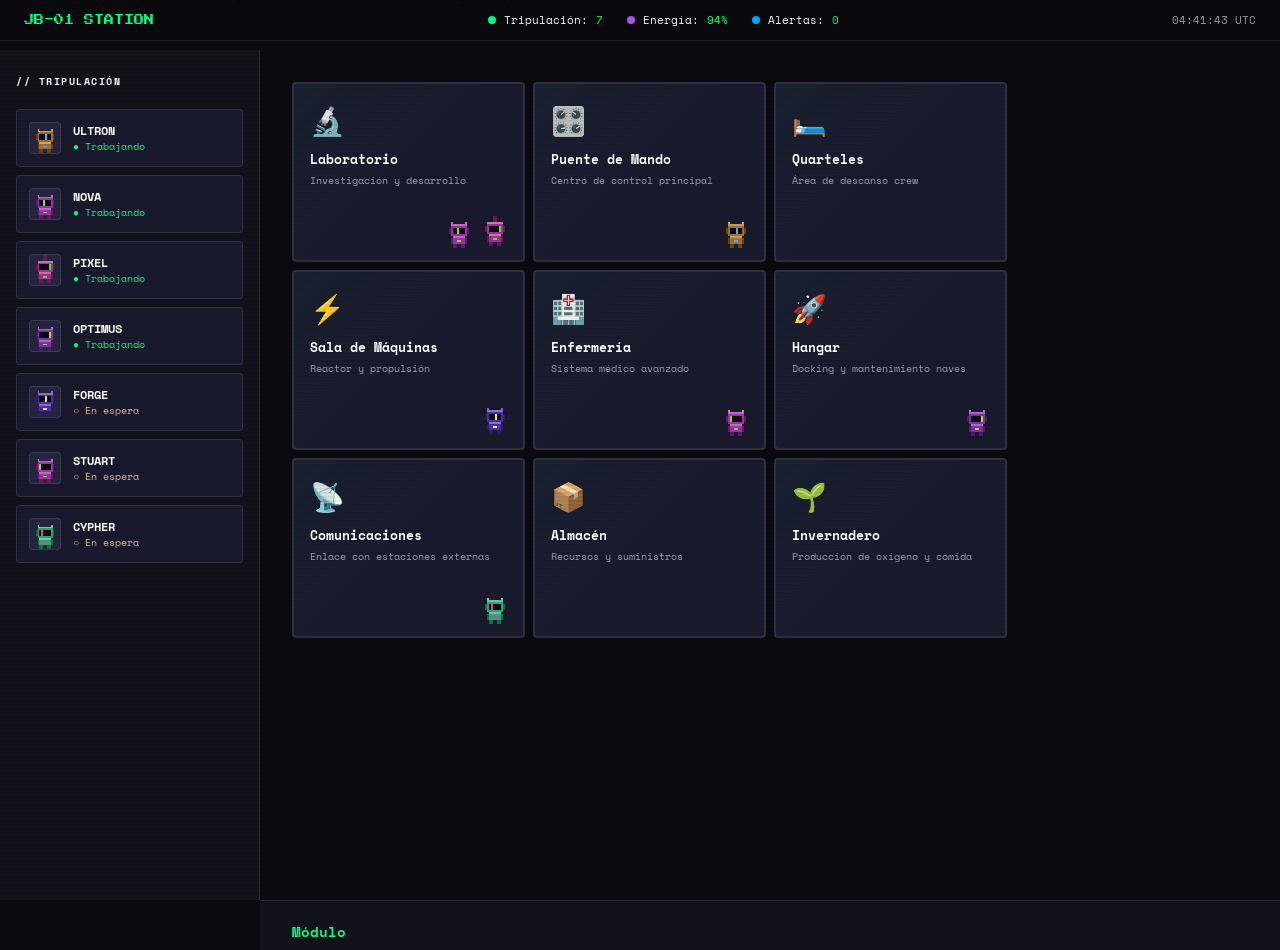
==== ecosistema.html @ 383dc5bd "Portfolio de automatización: tres casos con números, no una plantilla Para presentarse en Malt, Upwo" ====
<!DOCTYPE html>
<html lang="es">
<head>
    <meta charset="UTF-8">
    <meta name="viewport" content="width=device-width, initial-scale=1.0">
    <title>ECOSISTEMA // Estación JB-01</title>
    <link href="https://fonts.googleapis.com/css2?family=Press+Start+2P&family=Space+Mono:wght@400;700&display=swap" rel="stylesheet">
    <style>
        :root {
            --void: #0a0a0f;
            --deep: #12121a;
            --surface: #1a1a2e;
            --surface-light: #252540;
            --neon-green: #00ff88;
            --neon-green-glow: rgba(0,255,136,0.3);
            --neon-purple: #a855f7;
            --neon-purple-glow: rgba(168,85,247,0.3);
            --neon-blue: #00aaff;
            --neon-red: #ff4444;
            --warm: #F0B889;
            --ink: #ffffff;
            --ink-muted: rgba(255,255,255,0.6);
            --line: rgba(255,255,255,0.1);
        }

        * { margin: 0; padding: 0; box-sizing: border-box; }

        body {
            font-family: 'Space Mono', monospace;
            background: var(--void);
            color: var(--ink);
            min-height: 100vh;
            overflow-x: hidden;
        }

        /* Scanlines */
        body::after {
            content: '';
            position: fixed;
            top: 0; left: 0; right: 0; bottom: 0;
            background: repeating-linear-gradient(0deg, transparent, transparent 2px, rgba(0,0,0,0.05) 2px, rgba(0,0,0,0.05) 4px);
            pointer-events: none;
            z-index: 9999;
        }

        /* HUD Top */
        .hud-top {
            position: fixed;
            top: 0; left: 0; right: 0;
            z-index: 100;
            padding: 12px 24px;
            background: rgba(10,10,15,0.9);
            backdrop-filter: blur(10px);
            border-bottom: 1px solid var(--line);
            display: flex;
            justify-content: space-between;
            align-items: center;
        }

        .hud-top .logo {
            font-family: 'Press Start 2P', cursive;
            font-size: 10px;
            color: var(--neon-green);
        }

        .hud-top .stats {
            display: flex;
            gap: 24px;
        }

        .stat {
            display: flex;
            align-items: center;
            gap: 8px;
            font-size: 11px;
        }

        .stat .icon {
            width: 8px; height: 8px;
            border-radius: 50%;
            animation: pulse 2s infinite;
        }

        .stat .icon.green { background: var(--neon-green); }
        .stat .icon.purple { background: var(--neon-purple); }
        .stat .icon.blue { background: var(--neon-blue); }

        .stat .value { color: var(--neon-green); }

        .hud-top .time {
            font-size: 11px;
            color: var(--ink-muted);
        }

        /* Main layout */
        .station-container {
            display: flex;
            margin-top: 50px;
            min-height: calc(100vh - 50px);
        }

        /* Sidebar - Crew */
        .sidebar {
            width: 260px;
            background: var(--deep);
            border-right: 1px solid var(--line);
            padding: 24px 16px;
            overflow-y: auto;
        }

        .sidebar h3 {
            font-size: 10px;
            text-transform: uppercase;
            letter-spacing: 0.15em;
            color: var(--ink-subtle);
            margin-bottom: 20px;
        }

        .crew-member {
            display: flex;
            align-items: center;
            gap: 12px;
            padding: 12px;
            border-radius: 4px;
            margin-bottom: 8px;
            background: var(--surface);
            border: 1px solid var(--line);
            transition: all 0.3s;
            cursor: pointer;
        }

        .crew-member:hover {
            border-color: var(--neon-green);
            transform: translateX(4px);
        }

        .crew-member .avatar {
            width: 32px; height: 32px;
            border-radius: 4px;
            background: var(--surface-light);
            border: 1px solid var(--line);
            /* Sin esto el navegador suaviza al escalar y el píxel se
               convierte en una mancha. Es la línea que hace que se vea
               pixelado de verdad. */
            image-rendering: pixelated;
        }

        .crew-member .info { flex: 1; }

        .crew-member .name {
            font-size: 12px;
            font-weight: 700;
        }

        .crew-member .status {
            font-size: 10px;
            color: var(--ink-muted);
        }

        .crew-member .status.working { color: var(--neon-green); }
        .crew-member .status.idle { color: var(--warm); }

        /* Station Map */
        .station-map {
            flex: 1;
            padding: 32px;
            overflow: auto;
        }

        .map-grid {
            display: grid;
            grid-template-columns: repeat(4, 1fr);
            grid-template-rows: repeat(3, 180px);
            gap: 8px;
            min-width: 800px;
        }

        .room {
            background: var(--surface);
            border: 2px solid var(--line);
            border-radius: 4px;
            padding: 16px;
            position: relative;
            cursor: pointer;
            transition: all 0.3s;
            overflow: hidden;
        }

        .room::before {
            content: '';
            position: absolute;
            top: 0; left: 0; right: 0; bottom: 0;
            background: linear-gradient(135deg, rgba(0,255,136,0.03) 0%, transparent 50%);
            pointer-events: none;
        }

        .room:hover {
            border-color: var(--neon-green);
            transform: scale(1.02);
            box-shadow: 0 0 30px var(--neon-green-glow);
        }

        .room.active {
            border-color: var(--neon-green);
            background: var(--surface-light);
        }

        .room .room-icon {
            font-size: 28px;
            margin-bottom: 8px;
        }

        .room .room-name {
            font-size: 13px;
            font-weight: 700;
            margin-bottom: 4px;
        }

        .room .room-desc {
            font-size: 10px;
            color: var(--ink-muted);
        }

        .room .room-agents {
            position: absolute;
            bottom: 12px;
            right: 12px;
            display: flex;
            gap: 4px;
        }

        .room .agent-dot {
            width: 8px; height: 8px;
            border-radius: 50%;
            background: var(--neon-green);
            animation: pulse 2s infinite;
        }

        .room .agent-dot.idle { background: var(--warm); }

        /* Corridor connections */
        .corridor {
            background: transparent;
            border: 1px dashed var(--line);
        }

        /* Detail panel */
        .detail-panel {
            position: fixed;
            bottom: 0; left: 260px; right: 0;
            background: var(--deep);
            border-top: 1px solid var(--line);
            padding: 20px 32px;
            transform: translateY(100%);
            transition: transform 0.4s;
            z-index: 50;
        }

        .detail-panel.open { transform: translateY(0); }

        .detail-panel h4 {
            font-size: 14px;
            margin-bottom: 8px;
            color: var(--neon-green);
        }

        .detail-panel p {
            font-size: 12px;
            color: var(--ink-muted);
        }

        /* Alerts */
        .alerts {
            position: fixed;
            top: 60px;
            right: 20px;
            z-index: 90;
            display: flex;
            flex-direction: column;
            gap: 8px;
        }

        .alert {
            padding: 10px 16px;
            background: var(--surface);
            border: 1px solid var(--neon-green);
            border-radius: 4px;
            font-size: 11px;
            animation: slideIn 0.5s, fadeOut 0.5s 3s forwards;
            max-width: 280px;
        }

        .alert.warning { border-color: var(--warm); }

        /* Particles */
        .particles {
            position: fixed;
            top: 0; left: 0; right: 0; bottom: 0;
            pointer-events: none;
            z-index: 0;
            overflow: hidden;
        }

        .particle {
            position: absolute;
            width: 2px; height: 2px;
            background: var(--neon-green);
            border-radius: 50%;
            opacity: 0.4;
            animation: float linear infinite;
        }

        /* Animations */
        @keyframes pulse {
            0%, 100% { opacity: 1; }
            50% { opacity: 0.4; }
        }

        @keyframes float {
            0% { transform: translateY(100vh) translateX(0); opacity: 0; }
            10% { opacity: 0.4; }
            90% { opacity: 0.4; }
            100% { transform: translateY(-100px) translateX(50px); opacity: 0; }
        }

        @keyframes slideIn {
            from { transform: translateX(100px); opacity: 0; }
            to { transform: translateX(0); opacity: 1; }
        }

        @keyframes fadeOut {
            to { opacity: 0; transform: translateX(50px); }
        }

        @keyframes walk {
            0%, 100% { transform: translateX(0); }
            50% { transform: translateX(10px); }
        }

        /* Responsive */
        @media (max-width: 1024px) {
            .sidebar { width: 200px; }
            .detail-panel { left: 200px; }
            .map-grid { grid-template-columns: repeat(3, 1fr); }
        }

        @media (max-width: 768px) {
            .sidebar { display: none; }
            .detail-panel { left: 0; }
            .map-grid { grid-template-columns: repeat(2, 1fr); min-width: auto; }
            .hud-top .stats { display: none; }
        }
    </style>
</head>
<body>
    <!-- Particles -->
    <div class="particles" id="particles"></div>

    <!-- HUD Top -->
    <div class="hud-top">
        <div class="logo">JB-01 STATION</div>
        <div class="stats">
            <div class="stat">
                <span class="icon green"></span>
                <span>Tripulación:</span>
                <span class="value" id="crew-count">7</span>
            </div>
            <div class="stat">
                <span class="icon purple"></span>
                <span>Energía:</span>
                <span class="value" id="energy">94%</span>
            </div>
            <div class="stat">
                <span class="icon blue"></span>
                <span>Alertas:</span>
                <span class="value" id="alerts-count">0</span>
            </div>
        </div>
        <div class="time" id="station-time">--:--:--</div>
    </div>

    <!-- Main -->
    <div class="station-container">
        <!-- Sidebar - Crew -->
        <aside class="sidebar">
            <h3>// TRIPULACIÓN</h3>
            <div id="crew-list"></div>
        </aside>

        <!-- Station Map -->
        <main class="station-map">
            <div class="map-grid" id="map-grid"></div>
        </main>
    </div>

    <!-- Detail Panel -->
    <div class="detail-panel" id="detail-panel">
        <h4 id="detail-title">Módulo</h4>
        <p id="detail-desc">Selecciona un módulo para ver detalles.</p>
    </div>

    <!-- Alerts -->
    <div class="alerts" id="alerts"></div>

    <script>
        // Station Data
        const rooms = [
            { id: 'bridge', name: 'Puente de Mando', icon: '🎛️', desc: 'Centro de control principal', row: 1, col: 2, agents: ['ULTRON'] },
            { id: 'lab', name: 'Laboratorio', icon: '🔬', desc: 'Investigación y desarrollo', row: 1, col: 1, agents: ['NOVA', 'PIXEL'] },
            { id: 'engine', name: 'Sala de Máquinas', icon: '⚡', desc: 'Reactor y propulsión', row: 2, col: 1, agents: ['FORGE'] },
            { id: 'medbay', name: 'Enfermería', icon: '🏥', desc: 'Sistema médico avanzado', row: 2, col: 2, agents: ['STUART'] },
            { id: 'comms', name: 'Comunicaciones', icon: '📡', desc: 'Enlace con estaciones externas', row: 3, col: 1, agents: ['CYPHER'] },
            { id: 'storage', name: 'Almacén', icon: '📦', desc: 'Recursos y suministros', row: 3, col: 2, agents: [] },
            { id: 'quarters', name: 'Quarteles', icon: '🛏️', desc: 'Área de descanso crew', row: 1, col: 3, agents: [] },
            { id: 'hangar', name: 'Hangar', icon: '🚀', desc: 'Docking y mantenimiento naves', row: 2, col: 3, agents: ['OPTIMUS'] },
            { id: 'garden', name: 'Invernadero', icon: '🌱', desc: 'Producción de oxígeno y comida', row: 3, col: 3, agents: [] },
        ];

        const crew = [
            { name: 'ULTRON', role: 'Comandante', status: 'working', room: 'bridge', avatar: '🤖' },
            { name: 'NOVA', role: 'Científica', status: 'working', room: 'lab', avatar: '👩‍🔬' },
            { name: 'PIXEL', role: 'Ingeniera', status: 'working', room: 'lab', avatar: '👨‍💻' },
            { name: 'OPTIMUS', role: 'Piloto', status: 'working', room: 'hangar', avatar: '🧑‍🚀' },
            { name: 'FORGE', role: 'Mecánico', status: 'idle', room: 'engine', avatar: '🔧' },
            { name: 'STUART', role: 'Médico', status: 'idle', room: 'medbay', avatar: '👨‍⚕️' },
            { name: 'CYPHER', role: 'Comunicaciones', status: 'idle', room: 'comms', avatar: '📻' },
        ];

        /* ─── Avatares de píxeles, dibujados aquí mismo ────────────────────
         *
         * Cada tripulante se dibuja en una rejilla de 16x16 a partir de SU
         * NOMBRE: el mismo nombre da siempre el mismo personaje, y nombres
         * distintos dan cascos, visores y colores distintos. No hay ni un
         * fichero de imagen, ni un sprite descargado, ni una llamada a un
         * generador de terceros. El pie de tu web promete «sin plantilla y
         * sin nada de terceros»; esto lo cumple.
         *
         * Lo que lo hace hipnótico no es el dibujo, es el DESFASE: cada uno
         * respira, parpadea y escanea a su ritmo, arrancando en un punto
         * distinto del ciclo. Si van a la vez parece un cartel de neón; si
         * van desacompasados parece que están vivos.
         */
        function semilla(txt) {
            let h = 2166136261;
            for (let i = 0; i < txt.length; i++) {
                h ^= txt.charCodeAt(i);
                h = Math.imul(h, 16777619);
            }
            return h >>> 0;
        }

        function paleta(s) {
            // Tono del traje repartido por el círculo cromático, pero siempre
            // oscuro y saturado: sobre fondo negro, los pasteles desaparecen.
            const tono = s % 360;
            return {
                traje:  `hsl(${tono} 55% 42%)`,
                sombra: `hsl(${tono} 60% 26%)`,
                brillo: `hsl(${tono} 45% 62%)`,
                visor:  `hsl(${(tono + 165) % 360} 85% 58%)`,
            };
        }

        // t = fotograma global. activo = si el agente está trabajando.
        function pintar(ctx, s, t, activo) {
            const p = paleta(s);
            const P = 2;                       // cada píxel lógico son 2 reales
            const px = (x, y, w, h, c) => {
                ctx.fillStyle = c;
                ctx.fillRect(x * P, y * P, w * P, h * P);
            };
            ctx.clearRect(0, 0, 32, 32);

            // Respirar: 1 px arriba y abajo. Los que trabajan, más rápido.
            const ritmo = activo ? 14 : 26;
            const fase  = (t + (s % ritmo)) % ritmo;
            const dy    = fase < ritmo / 2 ? 0 : 1;

            // Antena: tres variantes según la semilla, para que no sean clones
            const antena = s % 3;
            if (antena === 0) px(7, 1 + dy, 2, 2, p.brillo);
            if (antena === 1) { px(4, 2 + dy, 1, 2, p.brillo); px(11, 2 + dy, 1, 2, p.brillo); }
            if (antena === 2) px(7, 0 + dy, 2, 3, p.sombra);

            px(4, 3 + dy, 8, 6, p.traje);      // casco
            px(4, 3 + dy, 8, 1, p.brillo);     // luz dura arriba, sin degradado
            px(3, 5 + dy, 1, 3, p.sombra);     // orejeras
            px(12, 5 + dy, 1, 3, p.sombra);

            // Visor. Al parpadear se apaga dos fotogramas: es lo que da la
            // sensación de que hay alguien dentro.
            const parpadeo = ((t + s) % 190) < 3;
            px(5, 5 + dy, 6, 3, parpadeo ? p.sombra : '#05070c');
            if (!parpadeo) {
                // Línea de barrido dentro del visor
                const bx = 5 + (Math.floor((t + s) / (activo ? 5 : 11)) % 6);
                px(bx, 5 + dy, 1, 3, p.visor);
            }

            px(5, 9 + dy, 6, 4, p.traje);      // torso
            px(4, 10 + dy, 1, 3, p.sombra);    // brazos
            px(11, 10 + dy, 1, 3, p.sombra);
            px(5, 9 + dy, 6, 1, p.brillo);     // filo del hombro
            px(7, 11 + dy, 2, 1, p.visor);     // distintivo del pecho
            // Las piernas van en la fila 13: con el balanceo la 14 se salía
            // del lienzo y quedaban cortadas por abajo.
            px(5, 13 + dy, 2, 2, p.sombra);
            px(9, 13 + dy, 2, 2, p.sombra);
        }

        const lienzos = [];
        let reloj = 0, animando = true;

        function latido() {
            if (!animando) return;
            reloj++;
            for (const l of lienzos) pintar(l.ctx, l.s, reloj, l.activo);
            // 12 fotogramas por segundo: el paso corto es parte del lenguaje
            // del píxel, y además no calienta el portátil.
            setTimeout(() => requestAnimationFrame(latido), 1000 / 12);
        }

        // Si la pestaña no se ve, no se pinta. Un fondo animado que sigue
        // corriendo escondido es batería tirada.
        document.addEventListener('visibilitychange', () => {
            animando = !document.hidden;
            if (animando) latido();
        });

        // Render rooms
        const mapGrid = document.getElementById('map-grid');
        rooms.forEach(room => {
            const roomEl = document.createElement('div');
            roomEl.className = 'room';
            roomEl.dataset.id = room.id;
            roomEl.style.gridRow = room.row;
            roomEl.style.gridColumn = room.col;
            roomEl.innerHTML = `
                <div class="room-icon">${room.icon}</div>
                <div class="room-name">${room.name}</div>
                <div class="room-desc">${room.desc}</div>
                <div class="room-agents">${room.agents.map(n =>
                    `<canvas class="agente" width="32" height="32" data-n="${n}"
                             role="img" aria-label="${n}"></canvas>`).join('')}</div>
            `;
            roomEl.addEventListener('click', () => showDetail(room));
            mapGrid.appendChild(roomEl);
            // Los mismos tripulantes, dentro de su sala. Un punto verde no
            // dice quién está ahí; el personaje sí, y además se mueve.
            roomEl.querySelectorAll('canvas.agente').forEach(cv => {
                const n = cv.dataset.n;
                const quien = crew.find(m => m.name === n);
                lienzos.push({
                    ctx: cv.getContext('2d'),
                    s: semilla(n),
                    activo: quien ? quien.status === 'working' : true,
                });
            });
        });

        // Render crew
        const crewList = document.getElementById('crew-list');
        crew.forEach(member => {
            const memberEl = document.createElement('div');
            memberEl.className = 'crew-member';
            memberEl.innerHTML = `
                <canvas class="avatar" width="32" height="32" role="img"
                        aria-label="Avatar de ${member.name}"></canvas>
                <div class="info">
                    <div class="name">${member.name}</div>
                    <div class="status ${member.status}">${member.status === 'working' ? '● Trabajando' : '○ En espera'}</div>
                </div>
            `;
            crewList.appendChild(memberEl);
            const cv = memberEl.querySelector('canvas.avatar');
            lienzos.push({
                ctx: cv.getContext('2d'),
                s: semilla(member.name),
                activo: member.status === 'working',
            });
        });
        latido();

        // Show room detail
        function showDetail(room) {
            document.querySelectorAll('.room').forEach(r => r.classList.remove('active'));
            document.querySelector(`[data-id="${room.id}"]`).classList.add('active');
            document.getElementById('detail-title').textContent = `${room.icon} ${room.name}`;
            document.getElementById('detail-desc').textContent = room.desc + ` — Agentes: ${room.agents.length > 0 ? room.agents.join(', ') : 'Sin asignar'}`;
            document.getElementById('detail-panel').classList.add('open');
        }

        // Station clock
        function updateClock() {
            const now = new Date();
            document.getElementById('station-time').textContent =
                now.toTimeString().split(' ')[0] + ' UTC';
        }
        setInterval(updateClock, 1000);
        updateClock();

        // Particles
        const particlesContainer = document.getElementById('particles');
        for (let i = 0; i < 40; i++) {
            const particle = document.createElement('div');
            particle.className = 'particle';
            particle.style.left = Math.random() * 100 + '%';
            particle.style.animationDuration = (8 + Math.random() * 12) + 's';
            particle.style.animationDelay = Math.random() * 10 + 's';
            particle.style.width = (1 + Math.random() * 2) + 'px';
            particle.style.height = particle.style.width;
            particlesContainer.appendChild(particle);
        }

        // Random alerts
        const alertMessages = [
            'Sistema nominal',
            'Escaneo completado',
            'Recursos estables',
            'Sin incidencias',
            'Comunicación estable',
            'Reactor al 94%',
        ];

        function showAlert() {
            const alertsContainer = document.getElementById('alerts');
            const alert = document.createElement('div');
            alert.className = 'alert';
            alert.textContent = alertMessages[Math.floor(Math.random() * alertMessages.length)];
            alertsContainer.appendChild(alert);
            setTimeout(() => alert.remove(), 4000);
        }

        setInterval(showAlert, 5000 + Math.random() * 5000);
        setTimeout(showAlert, 2000);

        // Agent movement simulation
        function moveAgent() {
            const members = document.querySelectorAll('.crew-member');
            const randomMember = members[Math.floor(Math.random() * members.length)];
            randomMember.style.transform = 'translateX(8px)';
            setTimeout(() => randomMember.style.transform = '', 500);
        }

        setInterval(moveAgent, 3000);

        // Energy fluctuation
        function fluctuateEnergy() {
            const energy = document.getElementById('energy');
            const value = 90 + Math.floor(Math.random() * 8);
            energy.textContent = value + '%';
        }
        setInterval(fluctuateEnergy, 4000);

        console.log('%c JB-01 STATION ONLINE ', 'background: #00ff88; color: #000; padding: 4px 8px; font-weight: bold;');
        console.log('%c Ecosistema inicializado correctamente ', 'color: #00ff88;');
    </script>
</body>
</html>
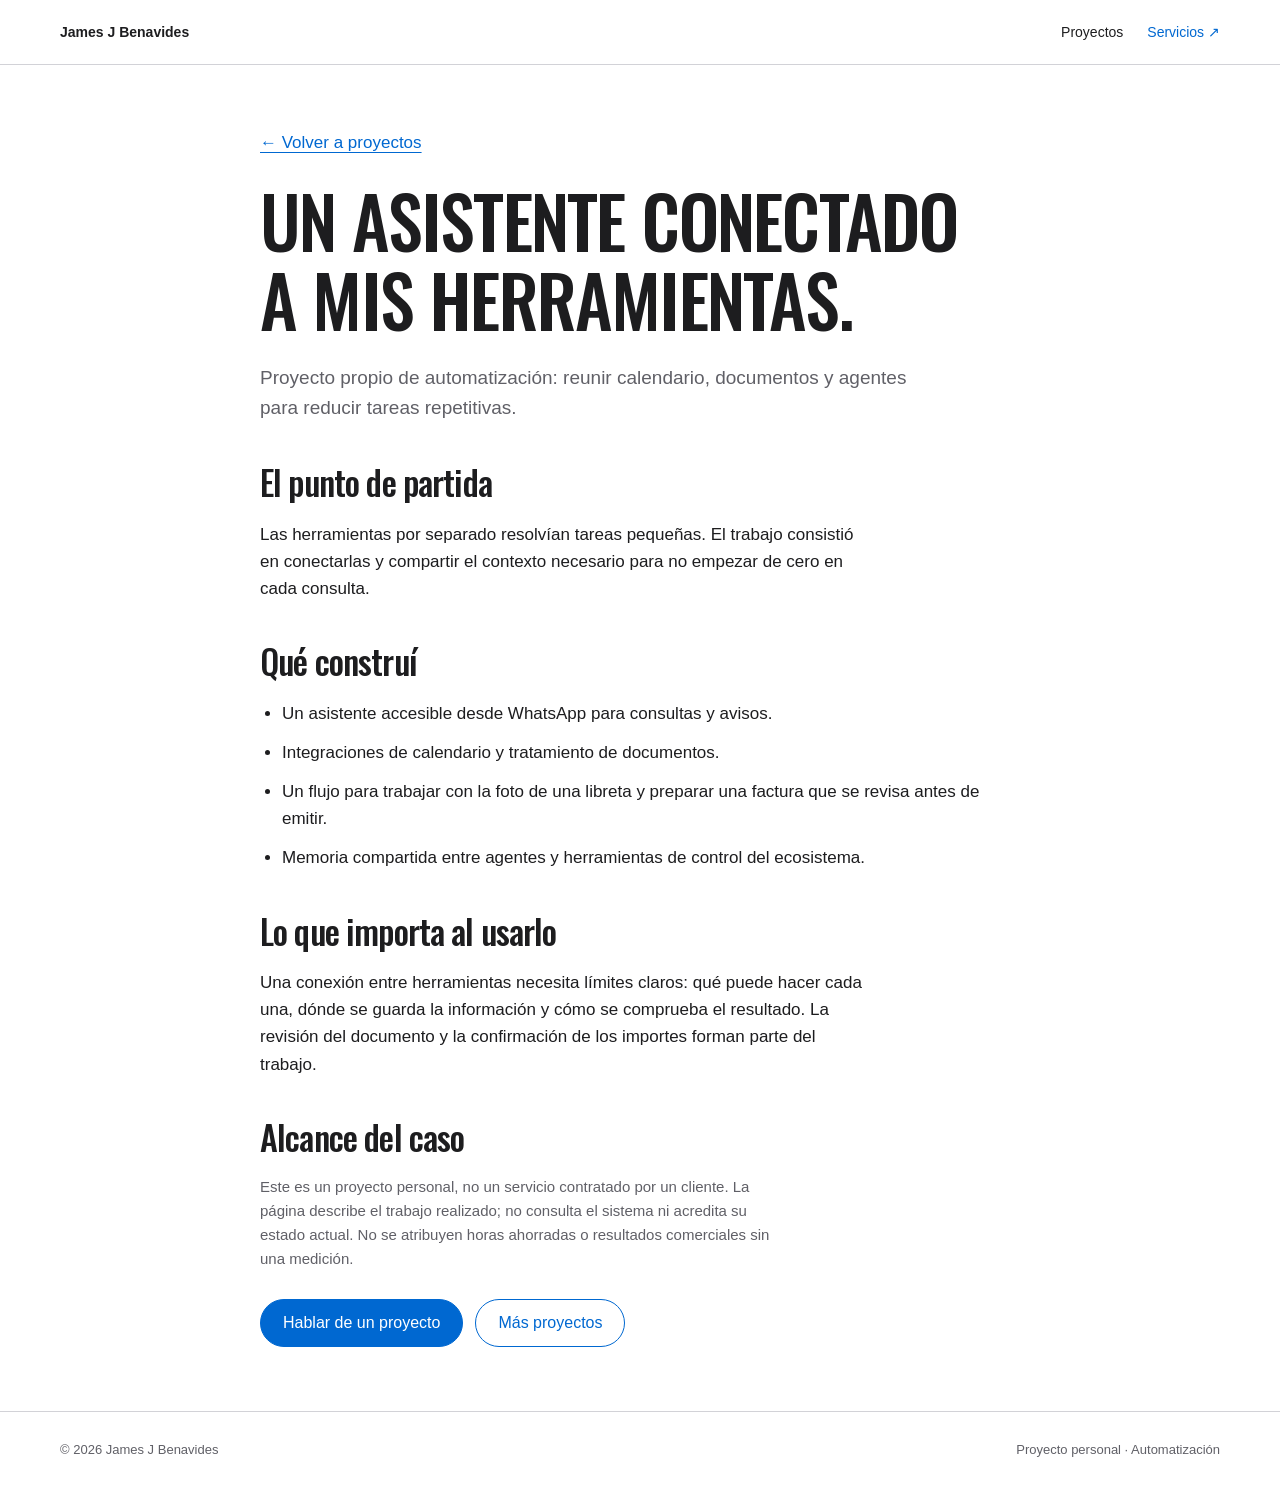
==== commit e7dfc3f6: "Reforma: lámina Figura cobalto (IA dirigida por James), base blanca y casos con sus cifras Estructur" ====
--- a/ecosistema.html
+++ b/ecosistema.html
@@ -1,659 +1,12 @@
-<!DOCTYPE html>
+<!doctype html>
 <html lang="es">
-<head>
-    <meta charset="UTF-8">
-    <meta name="viewport" content="width=device-width, initial-scale=1.0">
-    <title>ECOSISTEMA // Estación JB-01</title>
-    <link href="https://fonts.googleapis.com/css2?family=Press+Start+2P&family=Space+Mono:wght@400;700&display=swap" rel="stylesheet">
-    <style>
-        :root {
-            --void: #0a0a0f;
-            --deep: #12121a;
-            --surface: #1a1a2e;
-            --surface-light: #252540;
-            --neon-green: #00ff88;
-            --neon-green-glow: rgba(0,255,136,0.3);
-            --neon-purple: #a855f7;
-            --neon-purple-glow: rgba(168,85,247,0.3);
-            --neon-blue: #00aaff;
-            --neon-red: #ff4444;
-            --warm: #F0B889;
-            --ink: #ffffff;
-            --ink-muted: rgba(255,255,255,0.6);
-            --line: rgba(255,255,255,0.1);
-        }
-
-        * { margin: 0; padding: 0; box-sizing: border-box; }
-
-        body {
-            font-family: 'Space Mono', monospace;
-            background: var(--void);
-            color: var(--ink);
-            min-height: 100vh;
-            overflow-x: hidden;
-        }
-
-        /* Scanlines */
-        body::after {
-            content: '';
-            position: fixed;
-            top: 0; left: 0; right: 0; bottom: 0;
-            background: repeating-linear-gradient(0deg, transparent, transparent 2px, rgba(0,0,0,0.05) 2px, rgba(0,0,0,0.05) 4px);
-            pointer-events: none;
-            z-index: 9999;
-        }
-
-        /* HUD Top */
-        .hud-top {
-            position: fixed;
-            top: 0; left: 0; right: 0;
-            z-index: 100;
-            padding: 12px 24px;
-            background: rgba(10,10,15,0.9);
-            backdrop-filter: blur(10px);
-            border-bottom: 1px solid var(--line);
-            display: flex;
-            justify-content: space-between;
-            align-items: center;
-        }
-
-        .hud-top .logo {
-            font-family: 'Press Start 2P', cursive;
-            font-size: 10px;
-            color: var(--neon-green);
-        }
-
-        .hud-top .stats {
-            display: flex;
-            gap: 24px;
-        }
-
-        .stat {
-            display: flex;
-            align-items: center;
-            gap: 8px;
-            font-size: 11px;
-        }
-
-        .stat .icon {
-            width: 8px; height: 8px;
-            border-radius: 50%;
-            animation: pulse 2s infinite;
-        }
-
-        .stat .icon.green { background: var(--neon-green); }
-        .stat .icon.purple { background: var(--neon-purple); }
-        .stat .icon.blue { background: var(--neon-blue); }
-
-        .stat .value { color: var(--neon-green); }
-
-        .hud-top .time {
-            font-size: 11px;
-            color: var(--ink-muted);
-        }
-
-        /* Main layout */
-        .station-container {
-            display: flex;
-            margin-top: 50px;
-            min-height: calc(100vh - 50px);
-        }
-
-        /* Sidebar - Crew */
-        .sidebar {
-            width: 260px;
-            background: var(--deep);
-            border-right: 1px solid var(--line);
-            padding: 24px 16px;
-            overflow-y: auto;
-        }
-
-        .sidebar h3 {
-            font-size: 10px;
-            text-transform: uppercase;
-            letter-spacing: 0.15em;
-            color: var(--ink-subtle);
-            margin-bottom: 20px;
-        }
-
-        .crew-member {
-            display: flex;
-            align-items: center;
-            gap: 12px;
-            padding: 12px;
-            border-radius: 4px;
-            margin-bottom: 8px;
-            background: var(--surface);
-            border: 1px solid var(--line);
-            transition: all 0.3s;
-            cursor: pointer;
-        }
-
-        .crew-member:hover {
-            border-color: var(--neon-green);
-            transform: translateX(4px);
-        }
-
-        .crew-member .avatar {
-            width: 32px; height: 32px;
-            border-radius: 4px;
-            background: var(--surface-light);
-            border: 1px solid var(--line);
-            /* Sin esto el navegador suaviza al escalar y el píxel se
-               convierte en una mancha. Es la línea que hace que se vea
-               pixelado de verdad. */
-            image-rendering: pixelated;
-        }
-
-        .crew-member .info { flex: 1; }
-
-        .crew-member .name {
-            font-size: 12px;
-            font-weight: 700;
-        }
-
-        .crew-member .status {
-            font-size: 10px;
-            color: var(--ink-muted);
-        }
-
-        .crew-member .status.working { color: var(--neon-green); }
-        .crew-member .status.idle { color: var(--warm); }
-
-        /* Station Map */
-        .station-map {
-            flex: 1;
-            padding: 32px;
-            overflow: auto;
-        }
-
-        .map-grid {
-            display: grid;
-            grid-template-columns: repeat(4, 1fr);
-            grid-template-rows: repeat(3, 180px);
-            gap: 8px;
-            min-width: 800px;
-        }
-
-        .room {
-            background: var(--surface);
-            border: 2px solid var(--line);
-            border-radius: 4px;
-            padding: 16px;
-            position: relative;
-            cursor: pointer;
-            transition: all 0.3s;
-            overflow: hidden;
-        }
-
-        .room::before {
-            content: '';
-            position: absolute;
-            top: 0; left: 0; right: 0; bottom: 0;
-            background: linear-gradient(135deg, rgba(0,255,136,0.03) 0%, transparent 50%);
-            pointer-events: none;
-        }
-
-        .room:hover {
-            border-color: var(--neon-green);
-            transform: scale(1.02);
-            box-shadow: 0 0 30px var(--neon-green-glow);
-        }
-
-        .room.active {
-            border-color: var(--neon-green);
-            background: var(--surface-light);
-        }
-
-        .room .room-icon {
-            font-size: 28px;
-            margin-bottom: 8px;
-        }
-
-        .room .room-name {
-            font-size: 13px;
-            font-weight: 700;
-            margin-bottom: 4px;
-        }
-
-        .room .room-desc {
-            font-size: 10px;
-            color: var(--ink-muted);
-        }
-
-        .room .room-agents {
-            position: absolute;
-            bottom: 12px;
-            right: 12px;
-            display: flex;
-            gap: 4px;
-        }
-
-        .room .agent-dot {
-            width: 8px; height: 8px;
-            border-radius: 50%;
-            background: var(--neon-green);
-            animation: pulse 2s infinite;
-        }
-
-        .room .agent-dot.idle { background: var(--warm); }
-
-        /* Corridor connections */
-        .corridor {
-            background: transparent;
-            border: 1px dashed var(--line);
-        }
-
-        /* Detail panel */
-        .detail-panel {
-            position: fixed;
-            bottom: 0; left: 260px; right: 0;
-            background: var(--deep);
-            border-top: 1px solid var(--line);
-            padding: 20px 32px;
-            transform: translateY(100%);
-            transition: transform 0.4s;
-            z-index: 50;
-        }
-
-        .detail-panel.open { transform: translateY(0); }
-
-        .detail-panel h4 {
-            font-size: 14px;
-            margin-bottom: 8px;
-            color: var(--neon-green);
-        }
-
-        .detail-panel p {
-            font-size: 12px;
-            color: var(--ink-muted);
-        }
-
-        /* Alerts */
-        .alerts {
-            position: fixed;
-            top: 60px;
-            right: 20px;
-            z-index: 90;
-            display: flex;
-            flex-direction: column;
-            gap: 8px;
-        }
-
-        .alert {
-            padding: 10px 16px;
-            background: var(--surface);
-            border: 1px solid var(--neon-green);
-            border-radius: 4px;
-            font-size: 11px;
-            animation: slideIn 0.5s, fadeOut 0.5s 3s forwards;
-            max-width: 280px;
-        }
-
-        .alert.warning { border-color: var(--warm); }
-
-        /* Particles */
-        .particles {
-            position: fixed;
-            top: 0; left: 0; right: 0; bottom: 0;
-            pointer-events: none;
-            z-index: 0;
-            overflow: hidden;
-        }
-
-        .particle {
-            position: absolute;
-            width: 2px; height: 2px;
-            background: var(--neon-green);
-            border-radius: 50%;
-            opacity: 0.4;
-            animation: float linear infinite;
-        }
-
-        /* Animations */
-        @keyframes pulse {
-            0%, 100% { opacity: 1; }
-            50% { opacity: 0.4; }
-        }
-
-        @keyframes float {
-            0% { transform: translateY(100vh) translateX(0); opacity: 0; }
-            10% { opacity: 0.4; }
-            90% { opacity: 0.4; }
-            100% { transform: translateY(-100px) translateX(50px); opacity: 0; }
-        }
-
-        @keyframes slideIn {
-            from { transform: translateX(100px); opacity: 0; }
-            to { transform: translateX(0); opacity: 1; }
-        }
-
-        @keyframes fadeOut {
-            to { opacity: 0; transform: translateX(50px); }
-        }
-
-        @keyframes walk {
-            0%, 100% { transform: translateX(0); }
-            50% { transform: translateX(10px); }
-        }
-
-        /* Responsive */
-        @media (max-width: 1024px) {
-            .sidebar { width: 200px; }
-            .detail-panel { left: 200px; }
-            .map-grid { grid-template-columns: repeat(3, 1fr); }
-        }
-
-        @media (max-width: 768px) {
-            .sidebar { display: none; }
-            .detail-panel { left: 0; }
-            .map-grid { grid-template-columns: repeat(2, 1fr); min-width: auto; }
-            .hud-top .stats { display: none; }
-        }
-    </style>
-</head>
-<body>
-    <!-- Particles -->
-    <div class="particles" id="particles"></div>
-
-    <!-- HUD Top -->
-    <div class="hud-top">
-        <div class="logo">JB-01 STATION</div>
-        <div class="stats">
-            <div class="stat">
-                <span class="icon green"></span>
-                <span>Tripulación:</span>
-                <span class="value" id="crew-count">7</span>
-            </div>
-            <div class="stat">
-                <span class="icon purple"></span>
-                <span>Energía:</span>
-                <span class="value" id="energy">94%</span>
-            </div>
-            <div class="stat">
-                <span class="icon blue"></span>
-                <span>Alertas:</span>
-                <span class="value" id="alerts-count">0</span>
-            </div>
-        </div>
-        <div class="time" id="station-time">--:--:--</div>
-    </div>
-
-    <!-- Main -->
-    <div class="station-container">
-        <!-- Sidebar - Crew -->
-        <aside class="sidebar">
-            <h3>// TRIPULACIÓN</h3>
-            <div id="crew-list"></div>
-        </aside>
-
-        <!-- Station Map -->
-        <main class="station-map">
-            <div class="map-grid" id="map-grid"></div>
-        </main>
-    </div>
-
-    <!-- Detail Panel -->
-    <div class="detail-panel" id="detail-panel">
-        <h4 id="detail-title">Módulo</h4>
-        <p id="detail-desc">Selecciona un módulo para ver detalles.</p>
-    </div>
-
-    <!-- Alerts -->
-    <div class="alerts" id="alerts"></div>
-
-    <script>
-        // Station Data
-        const rooms = [
-            { id: 'bridge', name: 'Puente de Mando', icon: '🎛️', desc: 'Centro de control principal', row: 1, col: 2, agents: ['ULTRON'] },
-            { id: 'lab', name: 'Laboratorio', icon: '🔬', desc: 'Investigación y desarrollo', row: 1, col: 1, agents: ['NOVA', 'PIXEL'] },
-            { id: 'engine', name: 'Sala de Máquinas', icon: '⚡', desc: 'Reactor y propulsión', row: 2, col: 1, agents: ['FORGE'] },
-            { id: 'medbay', name: 'Enfermería', icon: '🏥', desc: 'Sistema médico avanzado', row: 2, col: 2, agents: ['STUART'] },
-            { id: 'comms', name: 'Comunicaciones', icon: '📡', desc: 'Enlace con estaciones externas', row: 3, col: 1, agents: ['CYPHER'] },
-            { id: 'storage', name: 'Almacén', icon: '📦', desc: 'Recursos y suministros', row: 3, col: 2, agents: [] },
-            { id: 'quarters', name: 'Quarteles', icon: '🛏️', desc: 'Área de descanso crew', row: 1, col: 3, agents: [] },
-            { id: 'hangar', name: 'Hangar', icon: '🚀', desc: 'Docking y mantenimiento naves', row: 2, col: 3, agents: ['OPTIMUS'] },
-            { id: 'garden', name: 'Invernadero', icon: '🌱', desc: 'Producción de oxígeno y comida', row: 3, col: 3, agents: [] },
-        ];
-
-        const crew = [
-            { name: 'ULTRON', role: 'Comandante', status: 'working', room: 'bridge', avatar: '🤖' },
-            { name: 'NOVA', role: 'Científica', status: 'working', room: 'lab', avatar: '👩‍🔬' },
-            { name: 'PIXEL', role: 'Ingeniera', status: 'working', room: 'lab', avatar: '👨‍💻' },
-            { name: 'OPTIMUS', role: 'Piloto', status: 'working', room: 'hangar', avatar: '🧑‍🚀' },
-            { name: 'FORGE', role: 'Mecánico', status: 'idle', room: 'engine', avatar: '🔧' },
-            { name: 'STUART', role: 'Médico', status: 'idle', room: 'medbay', avatar: '👨‍⚕️' },
-            { name: 'CYPHER', role: 'Comunicaciones', status: 'idle', room: 'comms', avatar: '📻' },
-        ];
-
-        /* ─── Avatares de píxeles, dibujados aquí mismo ────────────────────
-         *
-         * Cada tripulante se dibuja en una rejilla de 16x16 a partir de SU
-         * NOMBRE: el mismo nombre da siempre el mismo personaje, y nombres
-         * distintos dan cascos, visores y colores distintos. No hay ni un
-         * fichero de imagen, ni un sprite descargado, ni una llamada a un
-         * generador de terceros. El pie de tu web promete «sin plantilla y
-         * sin nada de terceros»; esto lo cumple.
-         *
-         * Lo que lo hace hipnótico no es el dibujo, es el DESFASE: cada uno
-         * respira, parpadea y escanea a su ritmo, arrancando en un punto
-         * distinto del ciclo. Si van a la vez parece un cartel de neón; si
-         * van desacompasados parece que están vivos.
-         */
-        function semilla(txt) {
-            let h = 2166136261;
-            for (let i = 0; i < txt.length; i++) {
-                h ^= txt.charCodeAt(i);
-                h = Math.imul(h, 16777619);
-            }
-            return h >>> 0;
-        }
-
-        function paleta(s) {
-            // Tono del traje repartido por el círculo cromático, pero siempre
-            // oscuro y saturado: sobre fondo negro, los pasteles desaparecen.
-            const tono = s % 360;
-            return {
-                traje:  `hsl(${tono} 55% 42%)`,
-                sombra: `hsl(${tono} 60% 26%)`,
-                brillo: `hsl(${tono} 45% 62%)`,
-                visor:  `hsl(${(tono + 165) % 360} 85% 58%)`,
-            };
-        }
-
-        // t = fotograma global. activo = si el agente está trabajando.
-        function pintar(ctx, s, t, activo) {
-            const p = paleta(s);
-            const P = 2;                       // cada píxel lógico son 2 reales
-            const px = (x, y, w, h, c) => {
-                ctx.fillStyle = c;
-                ctx.fillRect(x * P, y * P, w * P, h * P);
-            };
-            ctx.clearRect(0, 0, 32, 32);
-
-            // Respirar: 1 px arriba y abajo. Los que trabajan, más rápido.
-            const ritmo = activo ? 14 : 26;
-            const fase  = (t + (s % ritmo)) % ritmo;
-            const dy    = fase < ritmo / 2 ? 0 : 1;
-
-            // Antena: tres variantes según la semilla, para que no sean clones
-            const antena = s % 3;
-            if (antena === 0) px(7, 1 + dy, 2, 2, p.brillo);
-            if (antena === 1) { px(4, 2 + dy, 1, 2, p.brillo); px(11, 2 + dy, 1, 2, p.brillo); }
-            if (antena === 2) px(7, 0 + dy, 2, 3, p.sombra);
-
-            px(4, 3 + dy, 8, 6, p.traje);      // casco
-            px(4, 3 + dy, 8, 1, p.brillo);     // luz dura arriba, sin degradado
-            px(3, 5 + dy, 1, 3, p.sombra);     // orejeras
-            px(12, 5 + dy, 1, 3, p.sombra);
-
-            // Visor. Al parpadear se apaga dos fotogramas: es lo que da la
-            // sensación de que hay alguien dentro.
-            const parpadeo = ((t + s) % 190) < 3;
-            px(5, 5 + dy, 6, 3, parpadeo ? p.sombra : '#05070c');
-            if (!parpadeo) {
-                // Línea de barrido dentro del visor
-                const bx = 5 + (Math.floor((t + s) / (activo ? 5 : 11)) % 6);
-                px(bx, 5 + dy, 1, 3, p.visor);
-            }
-
-            px(5, 9 + dy, 6, 4, p.traje);      // torso
-            px(4, 10 + dy, 1, 3, p.sombra);    // brazos
-            px(11, 10 + dy, 1, 3, p.sombra);
-            px(5, 9 + dy, 6, 1, p.brillo);     // filo del hombro
-            px(7, 11 + dy, 2, 1, p.visor);     // distintivo del pecho
-            // Las piernas van en la fila 13: con el balanceo la 14 se salía
-            // del lienzo y quedaban cortadas por abajo.
-            px(5, 13 + dy, 2, 2, p.sombra);
-            px(9, 13 + dy, 2, 2, p.sombra);
-        }
-
-        const lienzos = [];
-        let reloj = 0, animando = true;
-
-        function latido() {
-            if (!animando) return;
-            reloj++;
-            for (const l of lienzos) pintar(l.ctx, l.s, reloj, l.activo);
-            // 12 fotogramas por segundo: el paso corto es parte del lenguaje
-            // del píxel, y además no calienta el portátil.
-            setTimeout(() => requestAnimationFrame(latido), 1000 / 12);
-        }
-
-        // Si la pestaña no se ve, no se pinta. Un fondo animado que sigue
-        // corriendo escondido es batería tirada.
-        document.addEventListener('visibilitychange', () => {
-            animando = !document.hidden;
-            if (animando) latido();
-        });
-
-        // Render rooms
-        const mapGrid = document.getElementById('map-grid');
-        rooms.forEach(room => {
-            const roomEl = document.createElement('div');
-            roomEl.className = 'room';
-            roomEl.dataset.id = room.id;
-            roomEl.style.gridRow = room.row;
-            roomEl.style.gridColumn = room.col;
-            roomEl.innerHTML = `
-                <div class="room-icon">${room.icon}</div>
-                <div class="room-name">${room.name}</div>
-                <div class="room-desc">${room.desc}</div>
-                <div class="room-agents">${room.agents.map(n =>
-                    `<canvas class="agente" width="32" height="32" data-n="${n}"
-                             role="img" aria-label="${n}"></canvas>`).join('')}</div>
-            `;
-            roomEl.addEventListener('click', () => showDetail(room));
-            mapGrid.appendChild(roomEl);
-            // Los mismos tripulantes, dentro de su sala. Un punto verde no
-            // dice quién está ahí; el personaje sí, y además se mueve.
-            roomEl.querySelectorAll('canvas.agente').forEach(cv => {
-                const n = cv.dataset.n;
-                const quien = crew.find(m => m.name === n);
-                lienzos.push({
-                    ctx: cv.getContext('2d'),
-                    s: semilla(n),
-                    activo: quien ? quien.status === 'working' : true,
-                });
-            });
-        });
-
-        // Render crew
-        const crewList = document.getElementById('crew-list');
-        crew.forEach(member => {
-            const memberEl = document.createElement('div');
-            memberEl.className = 'crew-member';
-            memberEl.innerHTML = `
-                <canvas class="avatar" width="32" height="32" role="img"
-                        aria-label="Avatar de ${member.name}"></canvas>
-                <div class="info">
-                    <div class="name">${member.name}</div>
-                    <div class="status ${member.status}">${member.status === 'working' ? '● Trabajando' : '○ En espera'}</div>
-                </div>
-            `;
-            crewList.appendChild(memberEl);
-            const cv = memberEl.querySelector('canvas.avatar');
-            lienzos.push({
-                ctx: cv.getContext('2d'),
-                s: semilla(member.name),
-                activo: member.status === 'working',
-            });
-        });
-        latido();
-
-        // Show room detail
-        function showDetail(room) {
-            document.querySelectorAll('.room').forEach(r => r.classList.remove('active'));
-            document.querySelector(`[data-id="${room.id}"]`).classList.add('active');
-            document.getElementById('detail-title').textContent = `${room.icon} ${room.name}`;
-            document.getElementById('detail-desc').textContent = room.desc + ` — Agentes: ${room.agents.length > 0 ? room.agents.join(', ') : 'Sin asignar'}`;
-            document.getElementById('detail-panel').classList.add('open');
-        }
-
-        // Station clock
-        function updateClock() {
-            const now = new Date();
-            document.getElementById('station-time').textContent =
-                now.toTimeString().split(' ')[0] + ' UTC';
-        }
-        setInterval(updateClock, 1000);
-        updateClock();
-
-        // Particles
-        const particlesContainer = document.getElementById('particles');
-        for (let i = 0; i < 40; i++) {
-            const particle = document.createElement('div');
-            particle.className = 'particle';
-            particle.style.left = Math.random() * 100 + '%';
-            particle.style.animationDuration = (8 + Math.random() * 12) + 's';
-            particle.style.animationDelay = Math.random() * 10 + 's';
-            particle.style.width = (1 + Math.random() * 2) + 'px';
-            particle.style.height = particle.style.width;
-            particlesContainer.appendChild(particle);
-        }
-
-        // Random alerts
-        const alertMessages = [
-            'Sistema nominal',
-            'Escaneo completado',
-            'Recursos estables',
-            'Sin incidencias',
-            'Comunicación estable',
-            'Reactor al 94%',
-        ];
-
-        function showAlert() {
-            const alertsContainer = document.getElementById('alerts');
-            const alert = document.createElement('div');
-            alert.className = 'alert';
-            alert.textContent = alertMessages[Math.floor(Math.random() * alertMessages.length)];
-            alertsContainer.appendChild(alert);
-            setTimeout(() => alert.remove(), 4000);
-        }
-
-        setInterval(showAlert, 5000 + Math.random() * 5000);
-        setTimeout(showAlert, 2000);
-
-        // Agent movement simulation
-        function moveAgent() {
-            const members = document.querySelectorAll('.crew-member');
-            const randomMember = members[Math.floor(Math.random() * members.length)];
-            randomMember.style.transform = 'translateX(8px)';
-            setTimeout(() => randomMember.style.transform = '', 500);
-        }
-
-        setInterval(moveAgent, 3000);
-
-        // Energy fluctuation
-        function fluctuateEnergy() {
-            const energy = document.getElementById('energy');
-            const value = 90 + Math.floor(Math.random() * 8);
-            energy.textContent = value + '%';
-        }
-        setInterval(fluctuateEnergy, 4000);
-
-        console.log('%c JB-01 STATION ONLINE ', 'background: #00ff88; color: #000; padding: 4px 8px; font-weight: bold;');
-        console.log('%c Ecosistema inicializado correctamente ', 'color: #00ff88;');
-    </script>
-</body>
-</html>
+<head><meta charset="utf-8"><meta name="viewport" content="width=device-width, initial-scale=1"><title>Un ecosistema de automatización · James J Benavides</title><meta name="description" content="Proyecto personal de James: conectar calendario, documentos y agentes en un ecosistema de automatización."><link rel="stylesheet" href="styles.css"><script src="motion.js" defer></script></head>
+<body><a class="salto" href="#principal">Saltar al contenido</a>
+<header class="barra"><nav class="marco" aria-label="Principal"><a class="yo" href="index.html">James J Benavides</a><a href="index.html#proyectos">Proyectos</a><a class="contratar" href="https://karmaaaaaaaaaaaa.github.io/james-j-portfolio/es/">Servicios ↗</a></nav></header>
+<main class="marco" id="principal"><article class="lectura"><a href="index.html#proyectos">← Volver a proyectos</a><h1>Un asistente conectado a mis herramientas.</h1><p class="texto">Proyecto propio de automatización: reunir calendario, documentos y agentes para reducir tareas repetitivas.</p>
+<h2>El punto de partida</h2><p>Las herramientas por separado resolvían tareas pequeñas. El trabajo consistió en conectarlas y compartir el contexto necesario para no empezar de cero en cada consulta.</p>
+<h2>Qué construí</h2><ul><li>Un asistente accesible desde WhatsApp para consultas y avisos.</li><li>Integraciones de calendario y tratamiento de documentos.</li><li>Un flujo para trabajar con la foto de una libreta y preparar una factura que se revisa antes de emitir.</li><li>Memoria compartida entre agentes y herramientas de control del ecosistema.</li></ul>
+<h2>Lo que importa al usarlo</h2><p>Una conexión entre herramientas necesita límites claros: qué puede hacer cada una, dónde se guarda la información y cómo se comprueba el resultado. La revisión del documento y la confirmación de los importes forman parte del trabajo.</p>
+<h2>Alcance del caso</h2><p class="nota">Este es un proyecto personal, no un servicio contratado por un cliente. La página describe el trabajo realizado; no consulta el sistema ni acredita su estado actual. No se atribuyen horas ahorradas o resultados comerciales sin una medición.</p>
+<div class="acciones"><a class="boton principal" href="index.html#contacto">Hablar de un proyecto</a><a class="boton" href="index.html#proyectos">Más proyectos</a></div></article></main>
+<footer class="pie"><div class="marco"><span>© 2026 James J Benavides</span><span>Proyecto personal · Automatización</span></div></footer></body></html>
--- a/styles.css
+++ b/styles.css
@@ -0,0 +1,13 @@
+@font-face{font-family:Oswald;src:url('assets/oswald-latin.woff2') format('woff2');font-style:normal;font-weight:400 500;font-display:swap;unicode-range:U+0000-00FF,U+0131,U+0152-0153,U+02BB-02BC,U+02C6,U+02DA,U+02DC,U+0304,U+0308,U+0329,U+2000-206F,U+20AC,U+2122,U+2191,U+2193,U+2212,U+2215,U+FEFF,U+FFFD}
+@font-face{font-family:Oswald;src:url('assets/oswald-latin-ext.woff2') format('woff2');font-style:normal;font-weight:400 500;font-display:swap;unicode-range:U+0100-02BA,U+02BD-02C5,U+02C7-02CC,U+02CE-02D7,U+02DD-02FF,U+0304,U+0308,U+0329,U+1D00-1DBF,U+1E00-1E9F,U+1EF2-1EFF,U+2020,U+20A0-20AB,U+20AD-20C0,U+2113,U+2C60-2C7F,U+A720-A7FF}
+:root{--papel:#fff;--nube:#f5f5f7;--tinta:#1d1d1f;--secundario:#606067;--azul:#0068d1;--linea:#d2d2d7;--medida:1160px;--curva:cubic-bezier(.4,0,.6,1);--entrada:cubic-bezier(.25,.1,.3,1);--micro:160ms;--rapido:240ms;--normal:320ms;color-scheme:light}
+/* Contraste: #606067 sobre blanco 6,24:1; #0068d1 sobre blanco 5,38:1. */
+*{box-sizing:border-box}html{scroll-behavior:smooth;scroll-padding-top:90px}body{margin:0;background:var(--papel);color:var(--tinta);font:17px/1.6 -apple-system,BlinkMacSystemFont,'Helvetica Neue',Arial,sans-serif;-webkit-font-smoothing:antialiased}
+a{color:var(--azul);text-underline-offset:4px}a,button{-webkit-tap-highlight-color:transparent}:focus-visible{outline:3px solid var(--azul);outline-offset:5px}::selection{background:var(--azul);color:#fff}img{max-width:100%;display:block;height:auto}h1,h2,h3,p,figure{margin:0}p{max-width:64ch}h1,h2{font-family:Oswald,'Arial Narrow',sans-serif;font-weight:500;line-height:1.1;letter-spacing:-.025em;text-wrap:balance}h1{font-size:clamp(60px,7.7vw,110px);text-transform:uppercase}h2{font-size:clamp(38px,5vw,64px)}h3{font-size:24px;line-height:1.25;letter-spacing:-.025em}p+p{margin-top:18px}.marco{width:min(100% - 48px,var(--medida));margin-inline:auto}.salto{position:fixed;z-index:100;top:10px;left:16px;background:var(--tinta);color:white;padding:12px;transform:translateY(-160%)}.salto:focus{transform:none}.barra{position:sticky;top:0;z-index:20;background:rgba(255,255,255,.94);backdrop-filter:blur(16px);border-bottom:1px solid var(--linea)}.barra nav{display:flex;align-items:center;gap:24px;min-height:64px}.barra a{font-size:14px;text-decoration:none;min-height:44px;display:inline-flex;align-items:center;color:var(--tinta)}.barra .yo{font-weight:600;margin-right:auto}.barra .contratar{color:var(--azul)}.portada{padding-block:64px 72px}.hero-grid{display:grid;grid-template-columns:1fr 1.05fr;gap:48px;align-items:center}.rol{font-size:clamp(19px,2vw,24px);color:var(--secundario);margin-top:24px;max-width:31ch}.acciones{display:flex;flex-wrap:wrap;gap:12px;margin-top:28px}.boton{display:inline-flex;align-items:center;justify-content:center;min-height:48px;border-radius:99px;padding:10px 22px;font-size:16px;text-decoration:none;border:1px solid var(--azul);transition:transform var(--micro) var(--curva),background-color var(--rapido) var(--curva);color:var(--azul)}.boton.principal{background:var(--azul);color:#fff}.boton:active{transform:scale(.97)}.lamina{margin:0;min-width:0}.lamina picture{display:block;border-radius:4px;overflow:hidden;background:#0457c8}.lamina img{width:100%;aspect-ratio:3/2;object-fit:contain}.lamina figcaption{padding-top:16px;font-size:13px;line-height:1.6;color:var(--secundario)}.lamina figcaption strong{color:var(--tinta);font-weight:600;font-size:17px;display:block;margin-bottom:4px}.indice-obra{margin-top:28px;border-top:1px solid var(--linea);padding-top:16px;display:flex;gap:18px;flex-wrap:wrap;font-size:13px;color:var(--secundario)}.seccion{padding-block:80px;border-top:1px solid var(--linea)}.cabecera-seccion{display:grid;grid-template-columns:1fr 1fr;gap:40px;margin-bottom:40px;align-items:end}.cabecera-seccion p,.texto{color:var(--secundario);font-size:19px}.casos{border-top:1px solid var(--linea)}.caso{display:grid;grid-template-columns:70px minmax(0,1fr) minmax(0,.9fr);gap:32px;padding:32px 0;border-bottom:1px solid var(--linea)}.numero{font-family:Oswald,sans-serif;font-size:38px;color:var(--secundario)}.tipo{display:block;font-size:13px;color:var(--secundario);margin-bottom:12px}.caso p{color:var(--secundario);font-size:16px}.caso a{display:inline-block;padding-block:12px;font-size:16px}.caso details{font-size:15px;margin-top:12px}.caso summary{cursor:pointer;min-height:44px;padding-block:10px;color:var(--azul)}.caso details p{margin-top:8px}.sobre{display:grid;grid-template-columns:1fr 1.1fr;gap:48px}.capacidades{display:flex;flex-wrap:wrap;gap:10px;margin-top:28px}.capacidades span{border:1px solid var(--linea);padding:7px 12px;border-radius:99px;font-size:14px}.negocios{background:var(--nube);padding:48px;display:grid;grid-template-columns:1.1fr 1fr;gap:40px;align-items:center;border-radius:24px}.negocios h2{font-size:clamp(36px,4vw,54px)}.negocios p{color:var(--secundario)}.negocios .precio{font-size:24px;font-weight:600;color:var(--tinta);margin-top:16px}.contacto{padding-block:80px}.contacto p{margin-top:20px;color:var(--secundario)}.correo{display:inline-block;margin-top:24px;font-size:clamp(15px,2.5vw,23px);overflow-wrap:anywhere}.pie{border-top:1px solid var(--linea);padding-block:28px;font-size:13px;color:var(--secundario)}.pie .marco{display:flex;justify-content:space-between;gap:24px;flex-wrap:wrap}.sube{opacity:1;transform:none;transition:opacity var(--normal) var(--entrada),transform var(--normal) var(--entrada)}.js-mov .sube:not(.dentro){opacity:0;transform:translateY(20px)}.lectura{max-width:760px;margin-inline:auto;padding-block:64px}.lectura h1{font-size:clamp(42px,7vw,72px);margin-block:24px}.lectura h2{font-size:34px;margin-block:40px 20px}.lectura ul{padding-left:22px}.lectura li+li{margin-top:12px}.lectura .nota{font-size:15px;color:var(--secundario)}
+@media(hover:hover){.boton:hover{transform:translateY(-2px)}.boton.principal:hover{background:#005bb8}.barra a:hover{text-decoration:underline}.caso a:hover{text-decoration-thickness:2px}}
+@media(hover:none){.boton:hover{transform:none}}
+@media(max-width:900px){.hero-grid{gap:28px;grid-template-columns:1fr 1fr}.barra nav{gap:16px}.barra .opcional{display:none}.caso{grid-template-columns:40px 1fr;gap:22px}.caso>div:last-child{grid-column:2}.negocios{padding:32px;gap:24px}}
+@media(max-width:640px){.marco{width:calc(100% - 36px)}.barra nav{gap:12px;min-height:60px;flex-wrap:wrap}.barra a{font-size:12px}.barra .yo{font-size:14px}.barra .proyectos-nav{display:none}.portada{padding-block:32px 48px}.hero-grid,.cabecera-seccion,.sobre,.negocios{grid-template-columns:1fr}.hero-grid{gap:32px}h1{font-size:clamp(54px,13.5vw,80px)}.rol{margin-top:18px;max-width:34ch}.acciones{margin-top:22px}.seccion,.contacto{padding-block:48px}.cabecera-seccion,.sobre{gap:24px}.cabecera-seccion{margin-bottom:28px}.negocios{padding:28px 22px;border-radius:16px}.caso{gap:18px}.lamina figcaption{padding-top:12px}.indice-obra{margin-top:20px}.boton{font-size:15px;padding-inline:18px}}
+@media(prefers-reduced-motion:reduce){html{scroll-behavior:auto}*,*::before,*::after{animation:none!important;transition-property:opacity,background-color,color!important;transition-duration:200ms!important;transition-delay:0ms!important}.js-mov .sube:not(.dentro),.sube,.boton:hover,.boton:active{opacity:1!important;transform:none!important}}
+@media(prefers-reduced-transparency:reduce){.barra{background:#fff;backdrop-filter:none}}
+@media(prefers-contrast:more){:root{--secundario:#303036;--linea:#606067}.negocios{border:1px solid var(--tinta)}}
